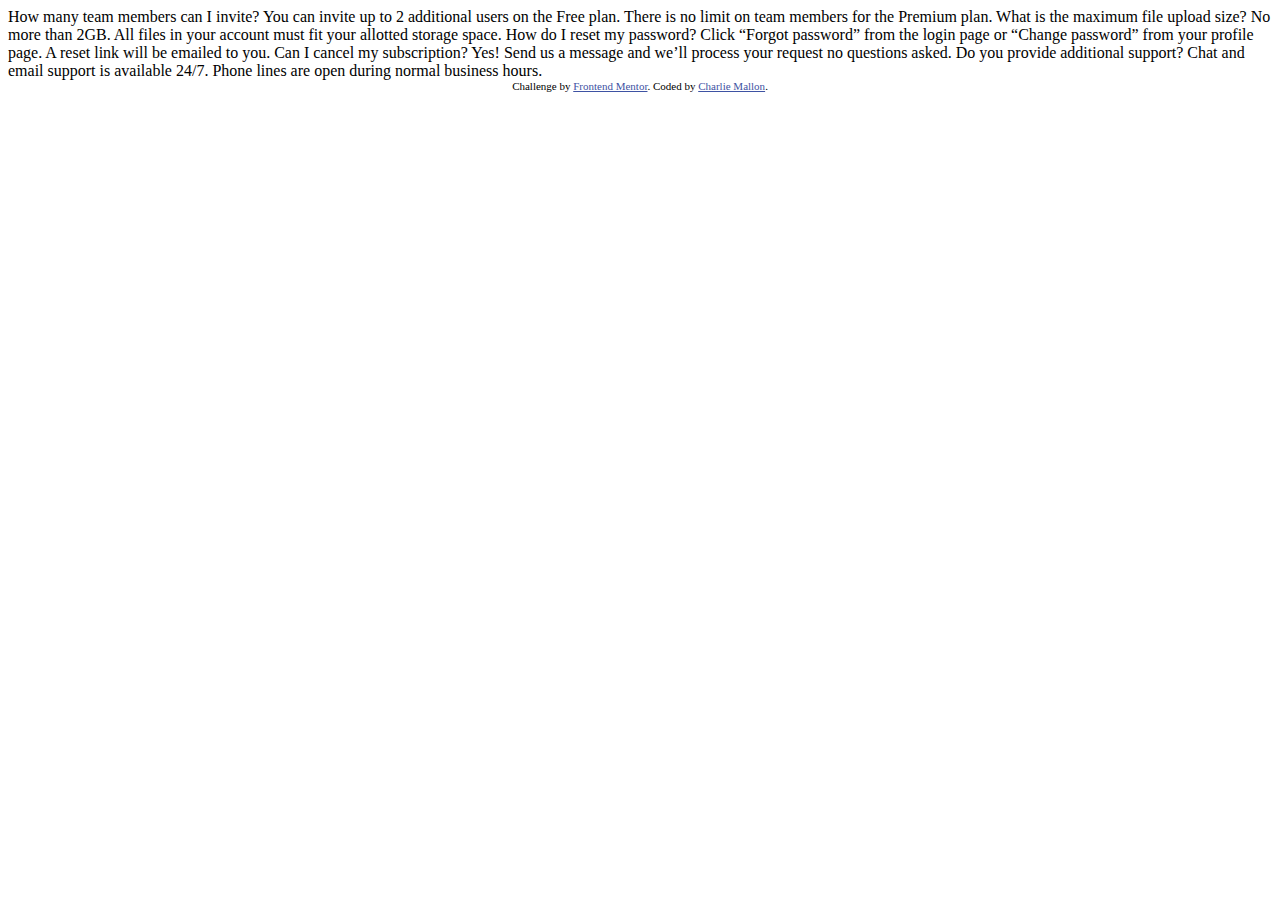
==== faq-accordion-card/index.html @ 704ae1b8 "updated favicon on all pages" ====
<!DOCTYPE html>
<html lang="en">
	<head>
		<meta charset="UTF-8" />
		<meta name="viewport" content="width=device-width, initial-scale=1.0" />
		<!-- displays site properly based on user's device -->

		<link rel="icon" type="image/png" sizes="32x32" href="..\..\img\favicon-32x32.png" />

		<title>Frontend Mentor | FAQ Accordion Card</title>

		<!-- Feel free to remove these styles or customise in your own stylesheet 👍 -->
		<style>
			.attribution {
				font-size: 11px;
				text-align: center;
			}
			.attribution a {
				color: hsl(228, 45%, 44%);
			}
		</style>
	</head>
	<body>
		How many team members can I invite? You can invite up to 2 additional users on the Free
		plan. There is no limit on team members for the Premium plan. What is the maximum file
		upload size? No more than 2GB. All files in your account must fit your allotted storage
		space. How do I reset my password? Click “Forgot password” from the login page or “Change
		password” from your profile page. A reset link will be emailed to you. Can I cancel my
		subscription? Yes! Send us a message and we’ll process your request no questions asked. Do
		you provide additional support? Chat and email support is available 24/7. Phone lines are
		open during normal business hours.
		<div class="attribution">
			Challenge by
			<a href="https://www.frontendmentor.io?ref=challenge" target="_blank">Frontend Mentor</a
			>. Coded by <a href="https://github.com/CharlieMallon">Charlie Mallon</a>.
		</div>
	</body>
</html>
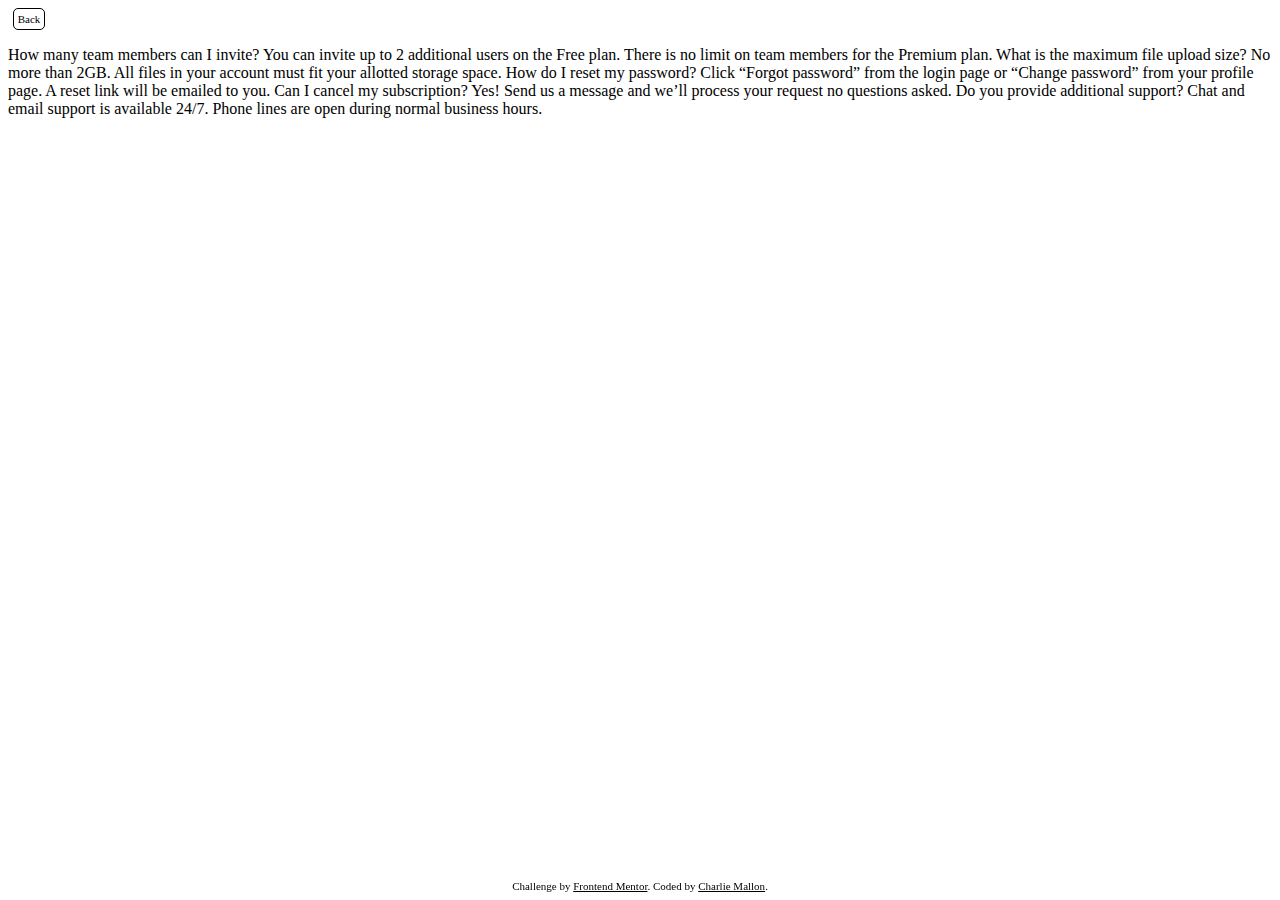
==== commit be3fc6b7: "Added style sheet and standard buttons" ====
--- a/faq-accordion-card/index.html
+++ b/faq-accordion-card/index.html
@@ -10,18 +10,17 @@
 		<title>Frontend Mentor | FAQ Accordion Card</title>
 
 		<!-- Feel free to remove these styles or customise in your own stylesheet 👍 -->
-		<style>
-			.attribution {
-				font-size: 11px;
-				text-align: center;
-			}
-			.attribution a {
-				color: hsl(228, 45%, 44%);
-			}
-		</style>
+		<link rel="stylesheet" href="./style.css">
 	</head>
 	<body>
-		How many team members can I invite? You can invite up to 2 additional users on the Free
+		<div class="back">
+			<a href="../index.html" class="back-button">
+				<p>Back</p>
+			</a>
+		</div>
+		<div>
+		<p>
+			How many team members can I invite? You can invite up to 2 additional users on the Free
 		plan. There is no limit on team members for the Premium plan. What is the maximum file
 		upload size? No more than 2GB. All files in your account must fit your allotted storage
 		space. How do I reset my password? Click “Forgot password” from the login page or “Change
@@ -29,6 +28,8 @@
 		subscription? Yes! Send us a message and we’ll process your request no questions asked. Do
 		you provide additional support? Chat and email support is available 24/7. Phone lines are
 		open during normal business hours.
+		</p>
+		</div>
 		<div class="attribution">
 			Challenge by
 			<a href="https://www.frontendmentor.io?ref=challenge" target="_blank">Frontend Mentor</a
--- a/faq-accordion-card/style.css
+++ b/faq-accordion-card/style.css
@@ -0,0 +1,31 @@
+/* =========== Back Button & Attribution =========== */
+
+.back-button {
+	display: flex;
+	align-items: center;
+	justify-content: center;
+	height: 20px;
+	width: 30px;
+	border: 1px solid black;
+	border-radius: 5px;
+	margin: 5px;
+	text-decoration: none;
+}
+
+.back p {
+	color: black;
+	font-size: 11px;
+}
+
+.attribution {
+	font-size: 11px;
+	position: fixed;
+	left: 0;
+	bottom: 0;
+	width: 100%;
+	height: 20px;
+	text-align: center;
+}
+.attribution a {
+	color: var(--linkBlue);
+}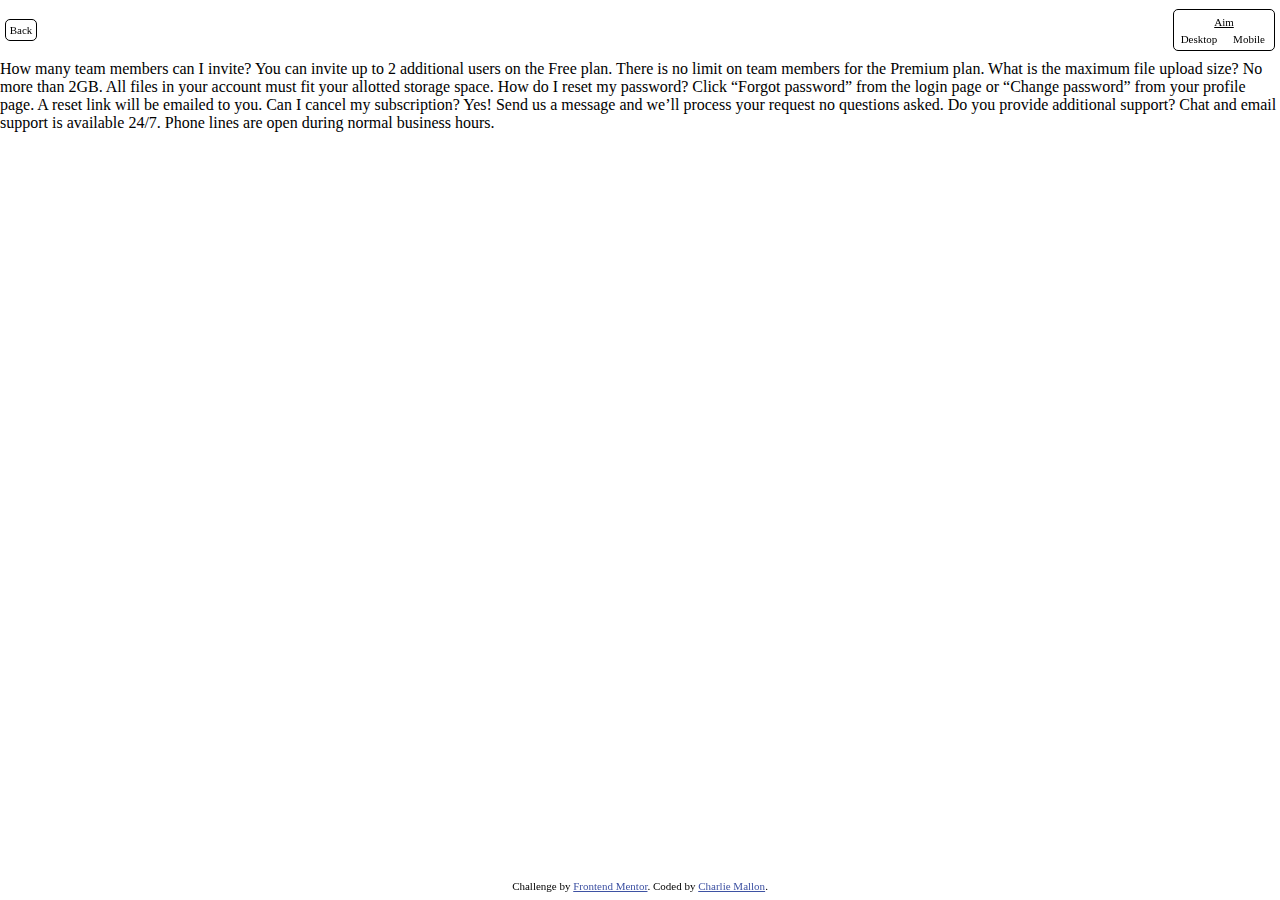
==== commit 4dea001a: "added aim links" ====
--- a/faq-accordion-card/index.html
+++ b/faq-accordion-card/index.html
@@ -13,22 +13,37 @@
 		<link rel="stylesheet" href="./style.css">
 	</head>
 	<body>
-		<div class="back">
-			<a href="../index.html" class="back-button">
-				<p>Back</p>
-			</a>
+		<div class="header-bar">
+			<div class="back">
+				<a href="../index.html" class="back-button">
+					<p>Back</p>
+				</a>
+			</div>
+			<div class="aim">
+				<div class="title-aim">
+					<p>Aim</p>
+				</div>
+				<div class="aim-links">
+					<div class="link">
+						<a href="./design/desktop-design.jpg" target="_blank">Desktop</a>
+					</div>
+					<div class="link">
+						<a href="./design/mobile-design.jpg" target="_blank">Mobile</a>
+					</div>
+				</div>
+			</div>
 		</div>
-		<div>
-		<p>
-			How many team members can I invite? You can invite up to 2 additional users on the Free
-		plan. There is no limit on team members for the Premium plan. What is the maximum file
-		upload size? No more than 2GB. All files in your account must fit your allotted storage
-		space. How do I reset my password? Click “Forgot password” from the login page or “Change
-		password” from your profile page. A reset link will be emailed to you. Can I cancel my
-		subscription? Yes! Send us a message and we’ll process your request no questions asked. Do
-		you provide additional support? Chat and email support is available 24/7. Phone lines are
-		open during normal business hours.
-		</p>
+		<div class="content">
+			<p>
+				How many team members can I invite? You can invite up to 2 additional users on the Free
+			plan. There is no limit on team members for the Premium plan. What is the maximum file
+			upload size? No more than 2GB. All files in your account must fit your allotted storage
+			space. How do I reset my password? Click “Forgot password” from the login page or “Change
+			password” from your profile page. A reset link will be emailed to you. Can I cancel my
+			subscription? Yes! Send us a message and we’ll process your request no questions asked. Do
+			you provide additional support? Chat and email support is available 24/7. Phone lines are
+			open during normal business hours.
+			</p>
 		</div>
 		<div class="attribution">
 			Challenge by
--- a/faq-accordion-card/style.css
+++ b/faq-accordion-card/style.css
@@ -1,4 +1,20 @@
-/* =========== Back Button & Attribution =========== */
+* {
+	margin: 0px;
+}
+
+/* =========== Back Button, Aim Links & Attribution =========== */
+.header-bar {
+	display: flex;
+	align-items: center;
+	justify-content: space-between;
+	font-size: 11px;
+	position: fixed;
+	left: 0;
+	top: 0;
+	width: 100%;
+	height: 60px;
+	z-index: 999px;
+}
 
 .back-button {
 	display: flex;
@@ -17,6 +33,42 @@
 	font-size: 11px;
 }
 
+.aim{
+	display: flex;
+	flex-direction: column;
+	align-items: center;
+	justify-content: center;
+	height: 40px;
+	width: 100px;
+	border: 1px solid black;
+	border-radius: 5px;
+	margin: 5px;
+	text-decoration: none;
+}
+
+.aim p {
+	text-decoration: underline;
+	color: black;
+	font-size: 11px;
+	padding-bottom: 5px;
+}
+
+.aim-links {
+	display: flex;
+	width: 100%;
+}
+
+.link {
+	width: 50%;
+	text-align: center;
+}
+
+.aim-links a {
+	text-decoration: none;
+	color: black;
+	font-size: 11px;
+}
+
 .attribution {
 	font-size: 11px;
 	position: fixed;
@@ -27,5 +79,11 @@
 	text-align: center;
 }
 .attribution a {
-	color: var(--linkBlue);
+	color: hsl(228, 45%, 44%);
+}
+
+/* ===== Start ===== */
+
+.content {
+	padding-top: 60px;
 }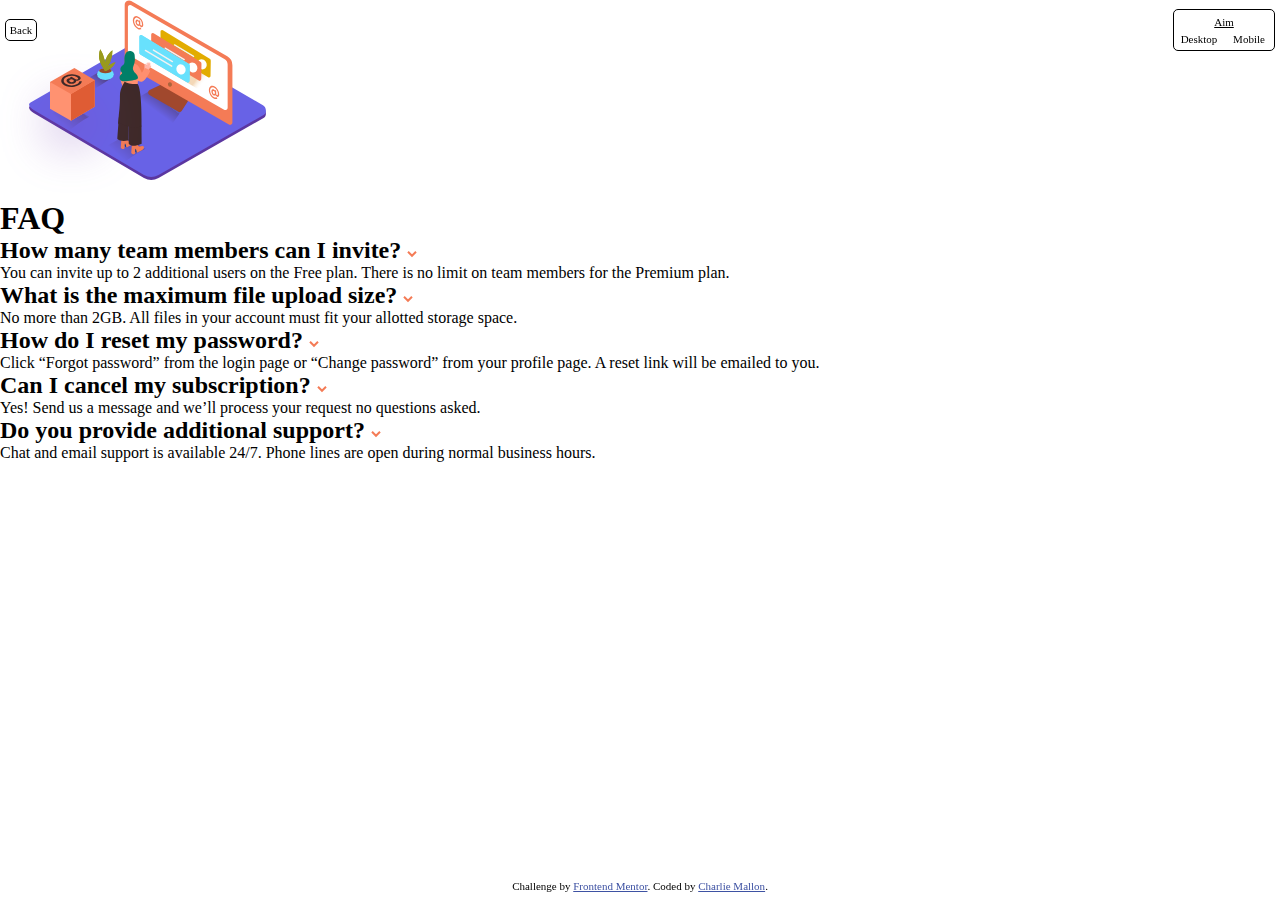
==== commit 6246c5b2: "structure given to content" ====
--- a/faq-accordion-card/index.html
+++ b/faq-accordion-card/index.html
@@ -4,13 +4,13 @@
 		<meta charset="UTF-8" />
 		<meta name="viewport" content="width=device-width, initial-scale=1.0" />
 		<!-- displays site properly based on user's device -->
-
 		<link rel="icon" type="image/png" sizes="32x32" href="..\..\img\favicon-32x32.png" />
-
 		<title>Frontend Mentor | FAQ Accordion Card</title>
-
+		<!-- Google Fonts -->
+		<link rel="preconnect" href="https://fonts.gstatic.com">
+		<link href="https://fonts.googleapis.com/css2?family=Kumbh+Sans:wght@400;700&display=swap" rel="stylesheet">
 		<!-- Feel free to remove these styles or customise in your own stylesheet 👍 -->
-		<link rel="stylesheet" href="./style.css">
+		<link rel="stylesheet" href="./style.css" />
 	</head>
 	<body>
 		<div class="header-bar">
@@ -33,22 +33,73 @@
 				</div>
 			</div>
 		</div>
-		<div class="content">
-			<p>
-				How many team members can I invite? You can invite up to 2 additional users on the Free
-			plan. There is no limit on team members for the Premium plan. What is the maximum file
-			upload size? No more than 2GB. All files in your account must fit your allotted storage
-			space. How do I reset my password? Click “Forgot password” from the login page or “Change
-			password” from your profile page. A reset link will be emailed to you. Can I cancel my
-			subscription? Yes! Send us a message and we’ll process your request no questions asked. Do
-			you provide additional support? Chat and email support is available 24/7. Phone lines are
-			open during normal business hours.
-			</p>
+		<div class="container">
+			<div class="image">
+				<img src="images/illustration-woman-online-mobile.svg" alt="" />
+			</div>
+			<div class="card">
+				<div class="title">
+					<h1>FAQ</h1>
+				</div>
+				<div class="faqs">
+					<div class="faq">
+						<h2 class="question">
+							How many team members can I invite?
+							<span class="arrow"><img src="images/icon-arrow-down.svg" alt="" /></span>
+						</h2>
+						<p class="answer">
+							You can invite up to 2 additional users on the Free plan. There is no
+							limit on team members for the Premium plan.
+						</p>
+					</div>
+					<div class="faq">
+						<h2 class="question">
+							What is the maximum file upload size?
+							<span class="arrow"><img src="images/icon-arrow-down.svg" alt="" /></span>
+						</h2>
+						<p class="answer">
+							No more than 2GB. All files in your account must fit your allotted
+							storage space.
+						</p>
+					</div>
+					<div class="faq">
+						<h2 class="question">
+							How do I reset my password?
+							<span class="arrow"><img src="images/icon-arrow-down.svg" alt="" /></span>
+						</h2>
+						<p class="answer">
+							Click “Forgot password” from the login page or “Change password” from
+							your profile page. A reset link will be emailed to you.
+						</p>
+					</div>
+					<div class="faq">
+						<h2 class="question">
+							Can I cancel my subscription?
+							<span class="arrow"><img src="images/icon-arrow-down.svg" alt="" /></span>
+						</h2>
+						<p class="answer">
+							Yes! Send us a message and we’ll process your request no questions
+							asked.
+						</p>
+					</div>
+					<div class="faq">
+						<h2 class="question">
+							Do you provide additional support?
+							<span class="arrow"><img src="images/icon-arrow-down.svg" alt="" /></span>
+						</h2>
+						<p class="answer">
+							Chat and email support is available 24/7. Phone lines are open during
+							normal business hours.
+						</p>
+					</div>
+				</div>
+			</div>
 		</div>
 		<div class="attribution">
 			Challenge by
 			<a href="https://www.frontendmentor.io?ref=challenge" target="_blank">Frontend Mentor</a
-			>. Coded by <a href="https://github.com/CharlieMallon">Charlie Mallon</a>.
+			>. Coded by
+			<a href="https://github.com/CharlieMallon" target="_blank">Charlie Mallon</a>.
 		</div>
 	</body>
 </html>
--- a/faq-accordion-card/style.css
+++ b/faq-accordion-card/style.css
@@ -1,5 +1,16 @@
 * {
 	margin: 0px;
+}
+
+/* colours */
+
+:root {
+	/* Button Colour */
+	--button: black;
+	/* primary */
+	--linkBlue:  hsl(228, 45%, 44%);
+	/* neutral */
+
 }
 
 /* =========== Back Button, Aim Links & Attribution =========== */
@@ -22,14 +33,14 @@
 	justify-content: center;
 	height: 20px;
 	width: 30px;
-	border: 1px solid black;
+	border: 1px solid var(--button);
 	border-radius: 5px;
 	margin: 5px;
 	text-decoration: none;
 }
 
 .back p {
-	color: black;
+	color: var(--button);
 	font-size: 11px;
 }
 
@@ -40,7 +51,7 @@
 	justify-content: center;
 	height: 40px;
 	width: 100px;
-	border: 1px solid black;
+	border: 1px solid var(--button);
 	border-radius: 5px;
 	margin: 5px;
 	text-decoration: none;
@@ -48,7 +59,7 @@
 
 .aim p {
 	text-decoration: underline;
-	color: black;
+	color: var(--button);
 	font-size: 11px;
 	padding-bottom: 5px;
 }
@@ -65,7 +76,7 @@
 
 .aim-links a {
 	text-decoration: none;
-	color: black;
+	color: var(--button);
 	font-size: 11px;
 }
 
@@ -79,7 +90,7 @@
 	text-align: center;
 }
 .attribution a {
-	color: hsl(228, 45%, 44%);
+	color: var(--linkBlue);
 }
 
 /* ===== Start ===== */
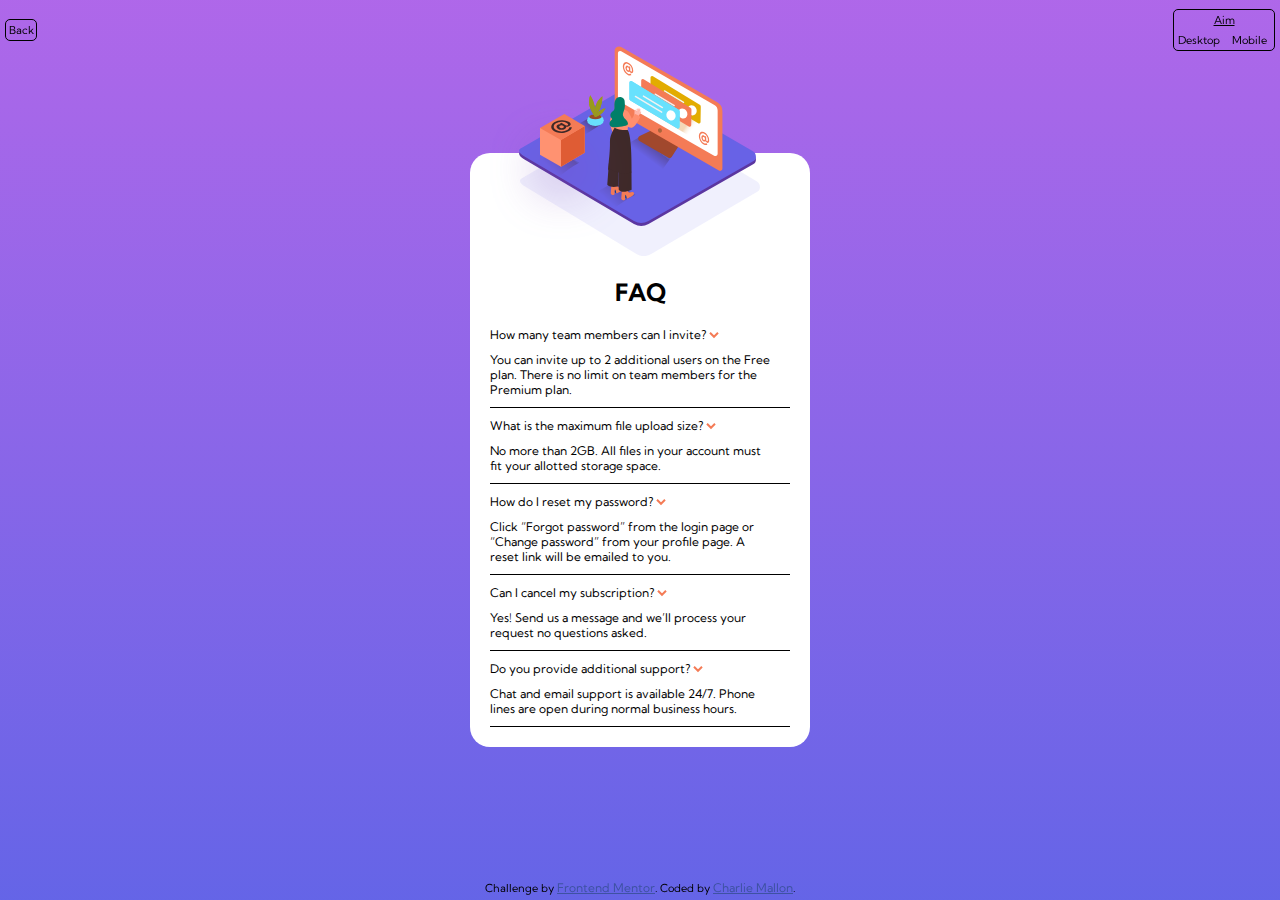
==== commit be83b844: "added image shadow & basic formatting" ====
--- a/faq-accordion-card/index.html
+++ b/faq-accordion-card/index.html
@@ -33,68 +33,69 @@
 				</div>
 			</div>
 		</div>
-		<div class="container">
-			<div class="image">
-				<img src="images/illustration-woman-online-mobile.svg" alt="" />
-			</div>
-			<div class="card">
-				<div class="title">
-					<h1>FAQ</h1>
+			<div class="container">
+				<div class="image">
+					<img src="images/illustration-woman-online-mobile.svg" id="top" alt="woman at desk" />
+					<img src="images/bg-pattern-mobile.svg" id="bottom" alt="gray-filter">
 				</div>
-				<div class="faqs">
-					<div class="faq">
-						<h2 class="question">
-							How many team members can I invite?
-							<span class="arrow"><img src="images/icon-arrow-down.svg" alt="" /></span>
-						</h2>
-						<p class="answer">
-							You can invite up to 2 additional users on the Free plan. There is no
-							limit on team members for the Premium plan.
-						</p>
+				<div class="card">
+					<div class="title">
+						<h1>FAQ</h1>
 					</div>
-					<div class="faq">
-						<h2 class="question">
-							What is the maximum file upload size?
-							<span class="arrow"><img src="images/icon-arrow-down.svg" alt="" /></span>
-						</h2>
-						<p class="answer">
-							No more than 2GB. All files in your account must fit your allotted
-							storage space.
-						</p>
-					</div>
-					<div class="faq">
-						<h2 class="question">
-							How do I reset my password?
-							<span class="arrow"><img src="images/icon-arrow-down.svg" alt="" /></span>
-						</h2>
-						<p class="answer">
-							Click “Forgot password” from the login page or “Change password” from
-							your profile page. A reset link will be emailed to you.
-						</p>
-					</div>
-					<div class="faq">
-						<h2 class="question">
-							Can I cancel my subscription?
-							<span class="arrow"><img src="images/icon-arrow-down.svg" alt="" /></span>
-						</h2>
-						<p class="answer">
-							Yes! Send us a message and we’ll process your request no questions
-							asked.
-						</p>
-					</div>
-					<div class="faq">
-						<h2 class="question">
-							Do you provide additional support?
-							<span class="arrow"><img src="images/icon-arrow-down.svg" alt="" /></span>
-						</h2>
-						<p class="answer">
-							Chat and email support is available 24/7. Phone lines are open during
-							normal business hours.
-						</p>
+					<div class="faqs">
+						<div class="faq">
+							<h2 class="question">
+								How many team members can I invite?
+								<span class="arrow"><img src="images/icon-arrow-down.svg" alt="" /></span>
+							</h2>
+							<p class="answer">
+								You can invite up to 2 additional users on the Free plan. There is no
+								limit on team members for the Premium plan.
+							</p>
+						</div>
+						<div class="faq">
+							<h2 class="question">
+								What is the maximum file upload size?
+								<span class="arrow"><img src="images/icon-arrow-down.svg" alt="" /></span>
+							</h2>
+							<p class="answer">
+								No more than 2GB. All files in your account must fit your allotted
+								storage space.
+							</p>
+						</div>
+						<div class="faq">
+							<h2 class="question">
+								How do I reset my password?
+								<span class="arrow"><img src="images/icon-arrow-down.svg" alt="" /></span>
+							</h2>
+							<p class="answer">
+								Click “Forgot password” from the login page or “Change password” from
+								your profile page. A reset link will be emailed to you.
+							</p>
+						</div>
+						<div class="faq">
+							<h2 class="question">
+								Can I cancel my subscription?
+								<span class="arrow"><img src="images/icon-arrow-down.svg" alt="" /></span>
+							</h2>
+							<p class="answer">
+								Yes! Send us a message and we’ll process your request no questions
+								asked.
+							</p>
+						</div>
+						<div class="faq">
+							<h2 class="question">
+								Do you provide additional support?
+								<span class="arrow"><img src="images/icon-arrow-down.svg" alt="" /></span>
+							</h2>
+							<p class="answer">
+								Chat and email support is available 24/7. Phone lines are open during
+								normal business hours.
+							</p>
+						</div>
 					</div>
 				</div>
 			</div>
-		</div>
 		<div class="attribution">
 			Challenge by
 			<a href="https://www.frontendmentor.io?ref=challenge" target="_blank">Frontend Mentor</a
--- a/faq-accordion-card/style.css
+++ b/faq-accordion-card/style.css
@@ -1,5 +1,7 @@
 * {
 	margin: 0px;
+	font-size: 12px;
+	font-family: Kumbh Sans;
 }
 
 /* colours */
@@ -9,8 +11,18 @@
 	--button: black;
 	/* primary */
 	--linkBlue:  hsl(228, 45%, 44%);
+		/* text */
+		--Verydarkdesaturatedblue: hsl(238, 29%, 16%);
+		--Softred: hsl(14, 88%, 65%);
+		/* Background gradient: */
+		--Softviolet: hsl(273, 75%, 66%);
+		--Softblue: hsl(240, 73%, 65%);
 	/* neutral */
-
+		/* Text */
+		--Verydarkgrayishblue: hsl(237, 12%, 33%);
+		--Darkgrayishblue: hsl(240, 6%, 50%);
+		/* Dividers */
+		--lightgrayishblue: hsl(240, 5%, 91%);
 }
 
 /* =========== Back Button, Aim Links & Attribution =========== */
@@ -93,8 +105,71 @@
 	color: var(--linkBlue);
 }
 
-/* ===== Start ===== */
+/* Mobile: 375px */
 
-.content {
-	padding-top: 60px;
-}+h1 {
+	font-size: 2rem;
+}
+
+body {
+	background-image: linear-gradient( var(--Softviolet), var(--Softblue) );
+	height: 100vh;
+	display: flex;
+	justify-content: center;
+	align-items: center;
+}
+
+.container{
+	background: white;
+	width: 300px;
+	height: auto;
+	border-radius: 20px;
+	padding: 20px;
+}
+
+.image {
+	position: relative;
+	height: 104px;
+}
+
+#top{
+	position: absolute;
+	z-index: 40;
+	top: -122%;
+}
+
+#bottom	{
+	position: absolute;
+	z-index: 30;
+	left: 0;
+    right: 0;
+    height: 104px;
+    width: 100%;
+    object-fit: contain;
+    top: -20%;
+}
+
+.title {
+	padding-bottom: 10px;
+	text-align: center;
+}
+
+.faq {
+	padding: 10px 0px;
+	border-bottom: 1px solid black;
+}
+
+.question {
+	padding-bottom: 10px;
+	font-weight: 400;
+}
+
+.question span {
+	text-align: end;
+}
+
+.answer {
+	padding-right: 20px;
+}
+
+/* Desktop: 1440px */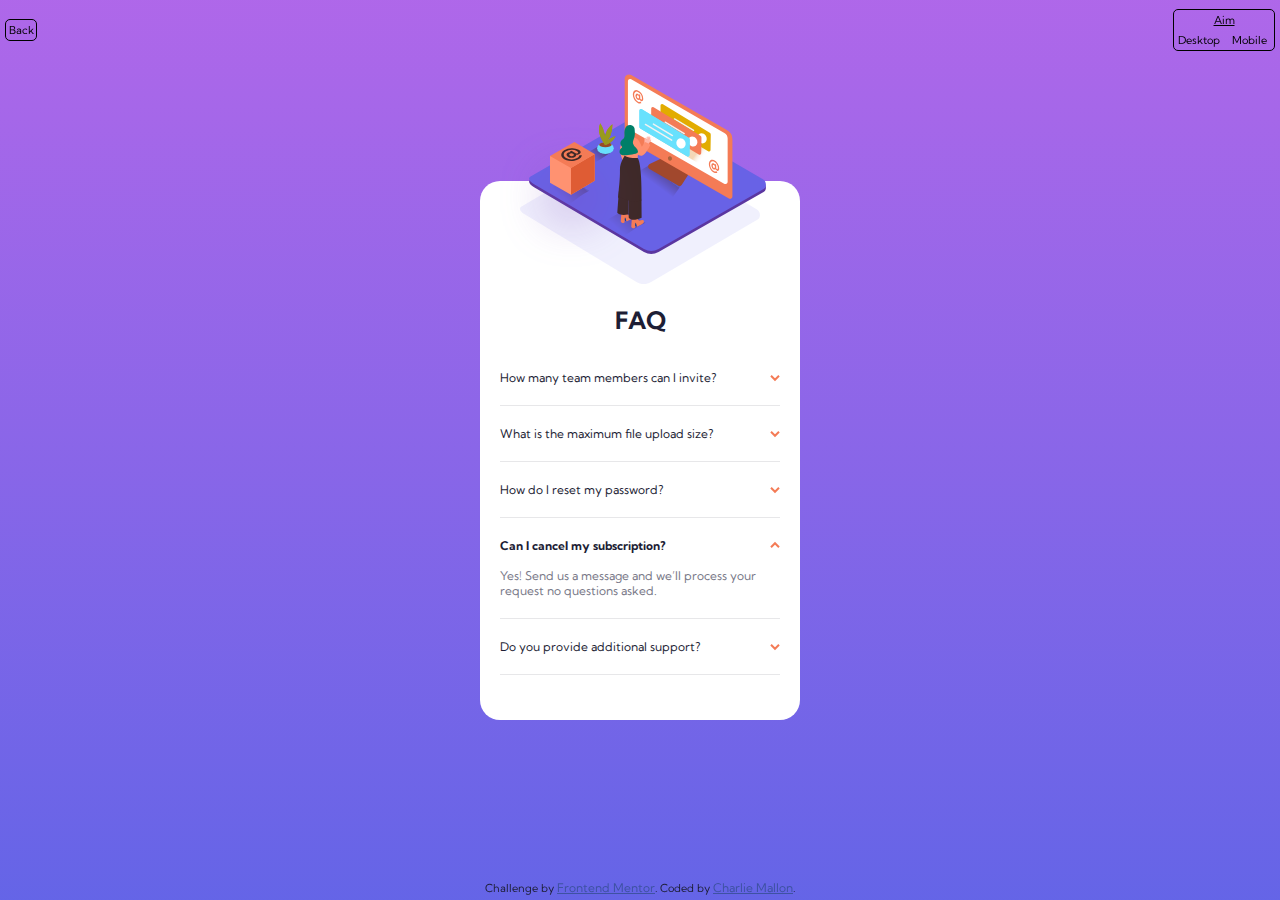
==== commit 1ec37166: "refined colours and added 'active' classes for showing/hiding faqs" ====
--- a/faq-accordion-card/index.html
+++ b/faq-accordion-card/index.html
@@ -48,50 +48,60 @@
 								How many team members can I invite?
 								<span class="arrow"><img src="images/icon-arrow-down.svg" alt="" /></span>
 							</h2>
-							<p class="answer">
+							<div class="answer">
+								<p class="hide">
 								You can invite up to 2 additional users on the Free plan. There is no
 								limit on team members for the Premium plan.
 							</p>
+							</div>
 						</div>
 						<div class="faq">
 							<h2 class="question">
 								What is the maximum file upload size?
 								<span class="arrow"><img src="images/icon-arrow-down.svg" alt="" /></span>
 							</h2>
-							<p class="answer">
+							<div class="answer">
+								<p class="hide">
 								No more than 2GB. All files in your account must fit your allotted
 								storage space.
 							</p>
+							</div>
 						</div>
 						<div class="faq">
 							<h2 class="question">
 								How do I reset my password?
 								<span class="arrow"><img src="images/icon-arrow-down.svg" alt="" /></span>
 							</h2>
-							<p class="answer">
+							<div class="answer">
+								<p class="hide">
 								Click “Forgot password” from the login page or “Change password” from
 								your profile page. A reset link will be emailed to you.
 							</p>
+							</div>
 						</div>
 						<div class="faq">
-							<h2 class="question">
+							<h2 class="question active-quest">
 								Can I cancel my subscription?
-								<span class="arrow"><img src="images/icon-arrow-down.svg" alt="" /></span>
+								<span class="arrow active-arrow"><img src="images/icon-arrow-down.svg" alt="" /></span>
 							</h2>
-							<p class="answer">
+							<div class="answer active-ans">
+								<p class="hide show">
 								Yes! Send us a message and we’ll process your request no questions
 								asked.
 							</p>
+							</div>
 						</div>
 						<div class="faq">
 							<h2 class="question">
 								Do you provide additional support?
 								<span class="arrow"><img src="images/icon-arrow-down.svg" alt="" /></span>
 							</h2>
-							<p class="answer">
-								Chat and email support is available 24/7. Phone lines are open during
-								normal business hours.
-							</p>
+							<div class="answer">
+								<p class="hide">
+									Chat and email support is available 24/7. Phone lines are open during
+									normal business hours.
+								</p>
+							</div>
 						</div>
 					</div>
 				</div>
--- a/faq-accordion-card/style.css
+++ b/faq-accordion-card/style.css
@@ -117,14 +117,16 @@
 	display: flex;
 	justify-content: center;
 	align-items: center;
+	color: var(--Verydarkdesaturatedblue);
 }
 
 .container{
 	background: white;
-	width: 300px;
+	width: 280px;
 	height: auto;
 	border-radius: 20px;
 	padding: 20px;
+	padding-bottom: 45px;
 }
 
 .image {
@@ -150,26 +152,50 @@
 }
 
 .title {
-	padding-bottom: 10px;
+	font-size: 1.5rem;
+	padding-bottom: 15px;
 	text-align: center;
 }
 
 .faq {
-	padding: 10px 0px;
-	border-bottom: 1px solid black;
+	padding: 20px 0px;
+	border-bottom: 1px solid var(--lightgrayishblue);
 }
 
 .question {
-	padding-bottom: 10px;
+	display: flex;
+	justify-content: space-between;
 	font-weight: 400;
 }
 
-.question span {
-	text-align: end;
-}
 
 .answer {
-	padding-right: 20px;
+	padding-right: 15px;
+	color: var(--Darkgrayishblue);
+	height: 0px;
+}
+
+.hide {
+	display: none;
+}
+
+/* ==== Active FAQ ==== */
+
+.active-quest {
+	font-weight: 700;
+}
+
+.active-ans{
+	height: auto;
+}
+
+.show{
+	display: block;
+	padding-top: 15px;
+}
+
+.active-arrow {
+	transform: rotate(180deg);
 }
 
 /* Desktop: 1440px */